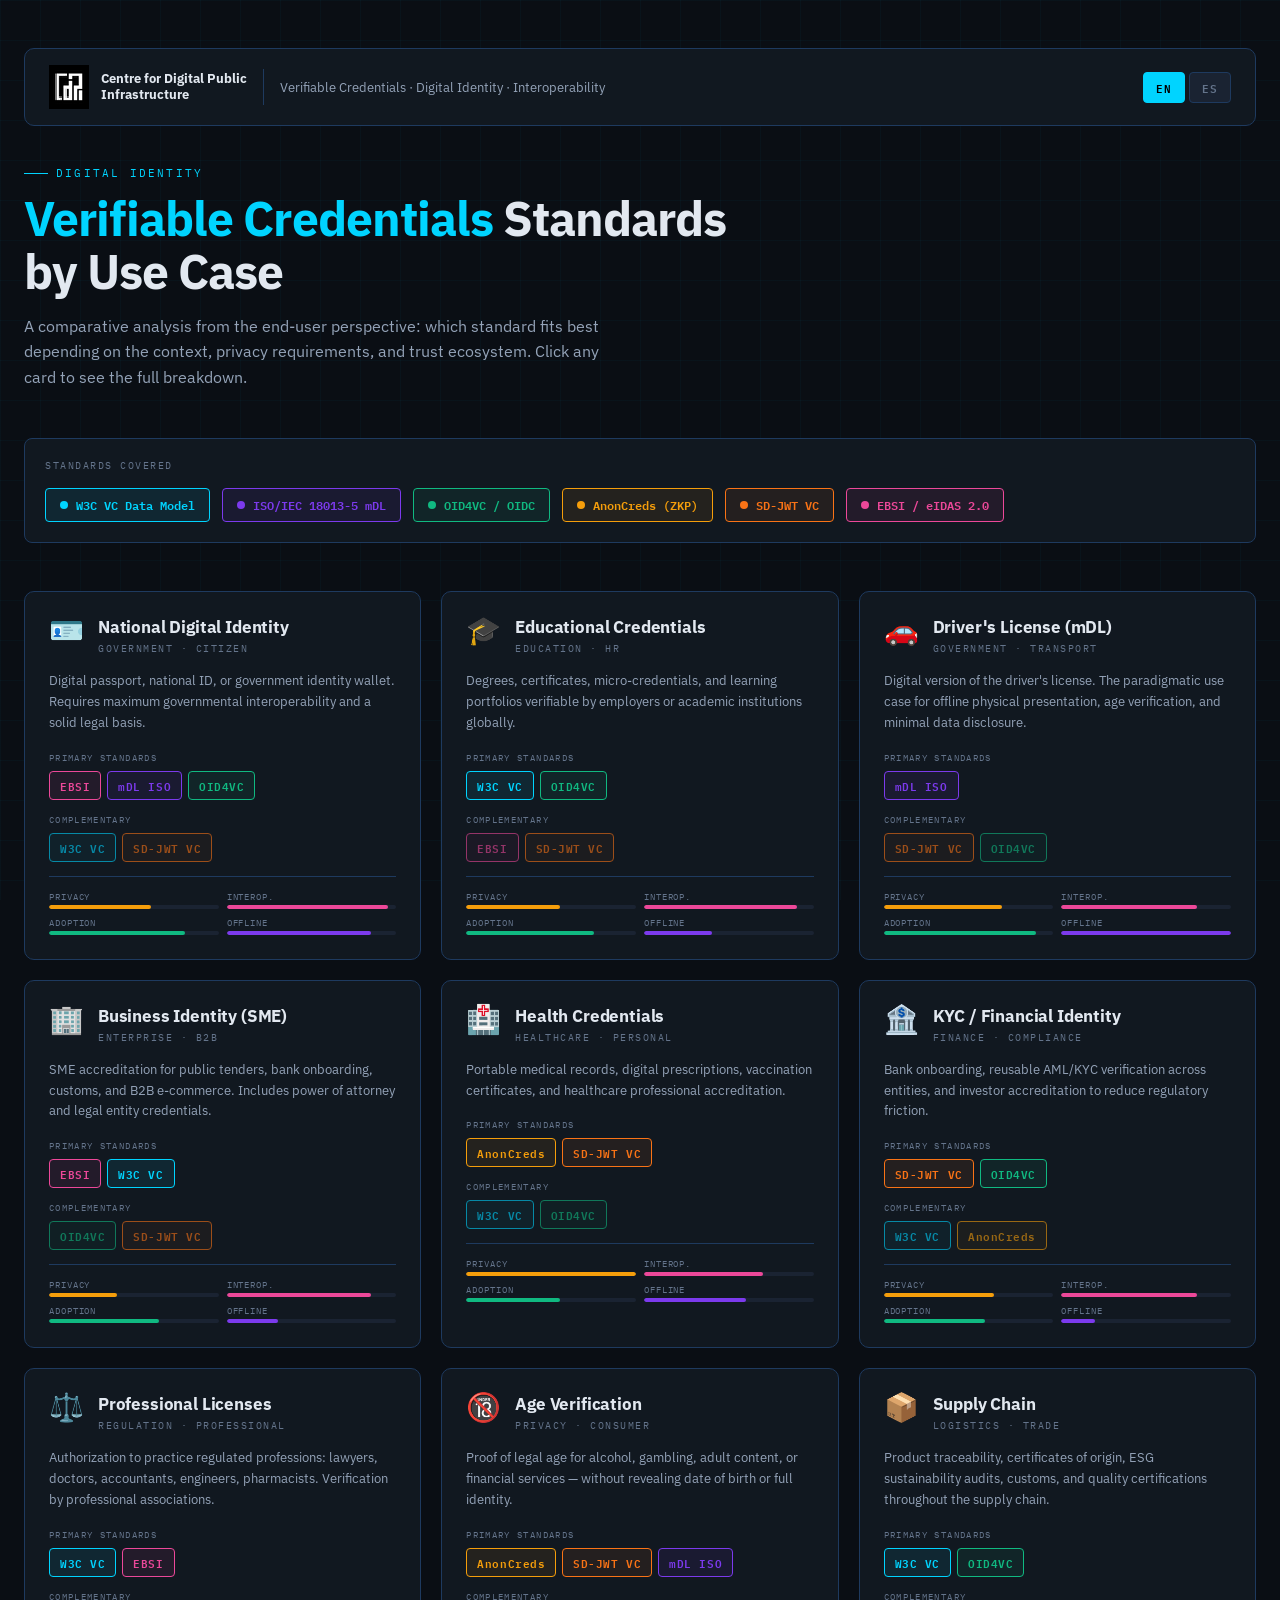
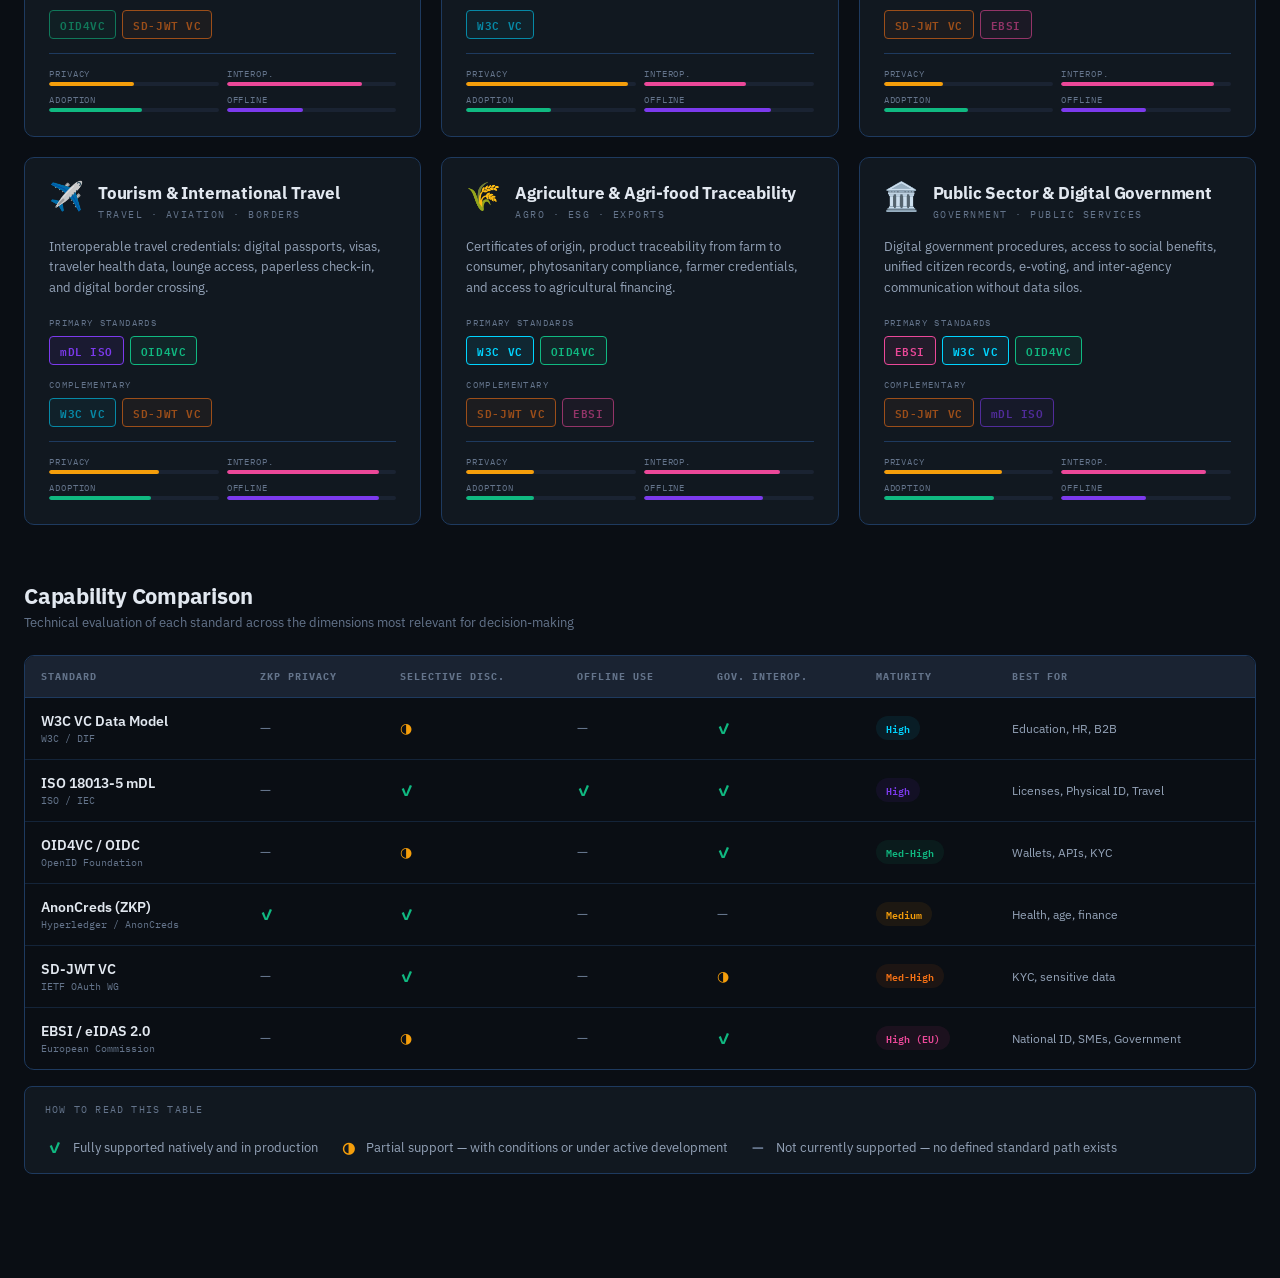
==== index.html @ 3234100b "init" ====
<!DOCTYPE html>
<html lang="es">
<head>
<meta charset="UTF-8">
<meta name="viewport" content="width=device-width, initial-scale=1.0">
<title>Estándares de Credenciales Verificables por Caso de Uso</title>
<link href="https://fonts.googleapis.com/css2?family=IBM+Plex+Mono:wght@400;600&family=IBM+Plex+Sans:wght@300;400;600;700&display=swap" rel="stylesheet">
<link rel="stylesheet" href="styles.css">
</head>
<body>
<div class="overlay" id="overlay" onclick="closePanel()"></div>
<div class="detail-panel" id="detailPanel">
  <button class="panel-close" onclick="closePanel()">✕</button>
  <div class="panel-content" id="panelContent"></div>
</div>

<div class="container">

  <div class="logo-bar">
    <div style="display:flex;align-items:center;gap:12px;">
      <img src="[data-uri]" style="height:44px;image-rendering:pixelated;" alt="CDPI Logo">
      <div><div style="font-size:13px;font-weight:700;color:#e2e8f0;font-family:'IBM Plex Sans',sans-serif;line-height:1.2;">Centre for Digital Public<br>Infrastructure</div></div>
    </div>
    <div class="logo-divider"></div>
    <span class="logo-tagline" data-i18n="tagline"></span>
    <div class="lang-switcher">
      <button class="lang-btn" data-lang="en" onclick="setLanguage('en')">EN</button>
      <button class="lang-btn active" data-lang="es" onclick="setLanguage('es')">ES</button> 
    </div>
  </div>

  <header>
    <div class="eyebrow" data-i18n="eyebrow"></div>
    <h1 data-i18n-html="h1"></h1>
    <p class="subtitle" data-i18n="subtitle"></p>
  </header>

  <div class="legend">
    <div class="legend-title" data-i18n="legendTitle"></div>
    <div class="legend-item c-w3c"><div class="legend-dot dot-w3c"></div>W3C VC Data Model</div>
    <div class="legend-item c-mdoc"><div class="legend-dot dot-mdoc"></div>ISO/IEC 18013-5 mDL</div>
    <div class="legend-item c-oidc"><div class="legend-dot dot-oidc"></div>OID4VC / OIDC</div>
    <div class="legend-item c-anoncred"><div class="legend-dot dot-anoncred"></div>AnonCreds (ZKP)</div>
    <div class="legend-item c-sd-jwt"><div class="legend-dot dot-sd-jwt"></div>SD-JWT VC</div>
    <div class="legend-item c-ebsi"><div class="legend-dot dot-ebsi"></div>EBSI / eIDAS 2.0</div>
  </div>

  <div class="grid" id="cardsGrid"></div>

  <div class="table-section">
    <div class="section-header">
      <div class="section-title" data-i18n="sectionTitle"></div>
      <div class="section-sub" data-i18n="sectionSub"></div>
    </div>
    <div class="table-wrap">
      <table>
        <thead>
          <tr>
            <th data-i18n="thStandard"></th>
            <th data-i18n="thZKP"></th>
            <th data-i18n="thSD"></th>
            <th data-i18n="thOffline"></th>
            <th data-i18n="thGov"></th>
            <th data-i18n="thMaturity"></th>
            <th data-i18n="thBest"></th>
          </tr>
        </thead>
        <tbody id="compTable"></tbody>
      </table>
    </div>
    <div class="table-legend">
      <div class="table-legend-title" data-i18n="tableLegendTitle"></div>
      <div class="tl-item"><span class="tl-sym check">✓</span><span data-i18n="tlCheck"></span></div>
      <div class="tl-item"><span class="tl-sym partial">◑</span><span data-i18n="tlPartial"></span></div>
      <div class="tl-item"><span class="tl-sym cross">—</span><span data-i18n="tlCross"></span></div>
    </div>
  </div>
</div>

<script src="app.js"></script>
</body>
</html>
---- styles.css ----
:root {
  --bg: #0a0e14; --surface: #111820; --surface2: #1a2332;
  --border: #1e3a5f; --accent: #00d4ff; --accent2: #7c3aed;
  --accent3: #10b981; --accent4: #f59e0b; --accent5: #ef4444;
  --text: #e2e8f0; --text-muted: #64748b; --text-dim: #94a3b8;
}
* { margin:0; padding:0; box-sizing:border-box; }
body { background:var(--bg); color:var(--text); font-family:'IBM Plex Sans',sans-serif; min-height:100vh; overflow-x:hidden; }
body::before { content:''; position:fixed; inset:0;
  background-image: linear-gradient(rgba(0,212,255,0.03) 1px,transparent 1px), linear-gradient(90deg,rgba(0,212,255,0.03) 1px,transparent 1px);
  background-size:40px 40px; pointer-events:none; z-index:0; }
.container { max-width:1400px; margin:0 auto; padding:48px 24px; position:relative; z-index:1; }

/* ── Logo bar ─────────────────────────────────────────────────── */
.logo-bar {
  display:flex; align-items:center; gap:16px;
  padding:16px 24px; margin-bottom:40px;
  background:var(--surface); border:1px solid var(--border); border-radius:10px;
}
.logo-bar img { height:44px; max-width:180px; object-fit:contain; }
.logo-bar .logo-placeholder {
  height:44px; min-width:140px; display:flex; align-items:center; justify-content:center;
  border:1px dashed var(--border); border-radius:6px; padding:0 16px;
  font-family:'IBM Plex Mono',monospace; font-size:11px; color:var(--text-muted);
  letter-spacing:0.1em; text-transform:uppercase;
}
.logo-bar .logo-divider { width:1px; height:36px; background:var(--border); }
.logo-bar .logo-tagline { font-size:13px; color:var(--text-dim); }

/* ── Lang switcher ────────────────────────────────────────────── */
.lang-switcher { margin-left:auto; display:flex; gap:4px; }
.lang-btn {
  background:var(--surface2); border:1px solid var(--border); border-radius:4px;
  color:var(--text-muted); font-family:'IBM Plex Mono',monospace; font-size:11px;
  font-weight:600; padding:5px 12px; cursor:pointer; transition:all 0.2s; letter-spacing:0.08em;
}
.lang-btn:hover { border-color:var(--accent); color:var(--accent); }
.lang-btn.active { background:var(--accent); border-color:var(--accent); color:#000; }

/* ── Header ───────────────────────────────────────────────────── */
header { margin-bottom:48px; }
.eyebrow { font-family:'IBM Plex Mono',monospace; font-size:11px; letter-spacing:0.2em; color:var(--accent); text-transform:uppercase; margin-bottom:12px; display:flex; align-items:center; gap:8px; }
.eyebrow::before { content:''; width:24px; height:1px; background:var(--accent); }
h1 { font-size:clamp(28px,4vw,48px); font-weight:700; line-height:1.1; letter-spacing:-0.02em; margin-bottom:16px; }
h1 span { color:var(--accent); }
.subtitle { color:var(--text-dim); font-size:16px; max-width:600px; line-height:1.6; }

/* ── Legend ───────────────────────────────────────────────────── */
.legend { display:flex; flex-wrap:wrap; gap:12px; margin-bottom:48px; padding:20px; background:var(--surface); border:1px solid var(--border); border-radius:8px; }
.legend-title { width:100%; font-family:'IBM Plex Mono',monospace; font-size:10px; letter-spacing:0.15em; color:var(--text-muted); text-transform:uppercase; margin-bottom:4px; }
.legend-item { display:flex; align-items:center; gap:8px; padding:6px 14px; border-radius:4px; border:1px solid; font-family:'IBM Plex Mono',monospace; font-size:12px; font-weight:600; cursor:pointer; transition:all 0.2s; }
.legend-item:hover { filter:brightness(1.3); transform:translateY(-1px); }
.legend-dot { width:8px; height:8px; border-radius:50%; }

/* ── Cards ────────────────────────────────────────────────────── */
.grid { display:grid; grid-template-columns:repeat(auto-fill,minmax(360px,1fr)); gap:20px; margin-bottom:56px; }
.card { background:var(--surface); border:1px solid var(--border); border-radius:10px; padding:24px; position:relative; overflow:hidden; transition:all 0.3s; cursor:pointer; }
.card:hover { border-color:var(--accent); transform:translateY(-3px); box-shadow:0 12px 40px rgba(0,212,255,0.08); }
.card-header { display:flex; align-items:flex-start; gap:14px; margin-bottom:16px; }
.card-icon { font-size:28px; line-height:1; flex-shrink:0; }
.card-title { font-size:17px; font-weight:700; margin-bottom:4px; letter-spacing:-0.01em; }
.card-category { font-family:'IBM Plex Mono',monospace; font-size:10px; letter-spacing:0.15em; color:var(--text-muted); text-transform:uppercase; }
.card-description { font-size:13px; color:var(--text-dim); line-height:1.6; margin-bottom:18px; }
.standards-section { margin-bottom:14px; }
.standards-label { font-family:'IBM Plex Mono',monospace; font-size:9px; letter-spacing:0.15em; color:var(--text-muted); text-transform:uppercase; margin-bottom:8px; }
.tags { display:flex; flex-wrap:wrap; gap:6px; }
.tag { font-family:'IBM Plex Mono',monospace; font-size:11px; font-weight:600; padding:4px 10px; border-radius:4px; border:1px solid; letter-spacing:0.05em; }
.tag.secondary { opacity:0.6; }
.factors { display:grid; grid-template-columns:1fr 1fr; gap:8px; margin-top:14px; padding-top:14px; border-top:1px solid var(--border); }
.factor { display:flex; flex-direction:column; gap:3px; }
.factor-label { font-family:'IBM Plex Mono',monospace; font-size:9px; letter-spacing:0.1em; color:var(--text-muted); text-transform:uppercase; }
.factor-bar { height:4px; background:var(--surface2); border-radius:2px; overflow:hidden; }
.factor-fill { height:100%; border-radius:2px; transition:width 1s ease; }

/* ── Comparison table ─────────────────────────────────────────── */
.table-section { margin-bottom:56px; }
.section-header { margin-bottom:24px; }
.section-title { font-size:22px; font-weight:700; letter-spacing:-0.01em; margin-bottom:4px; }
.section-sub { color:var(--text-muted); font-size:13px; }
.table-wrap { overflow-x:auto; border:1px solid var(--border); border-radius:10px; }
table { width:100%; border-collapse:collapse; font-size:13px; }
thead { background:var(--surface2); }
th { padding:14px 16px; text-align:left; font-family:'IBM Plex Mono',monospace; font-size:10px; letter-spacing:0.1em; color:var(--text-muted); text-transform:uppercase; white-space:nowrap; border-bottom:1px solid var(--border); }
th:first-child { min-width:160px; }
td { padding:14px 16px; border-bottom:1px solid rgba(30,58,95,0.5); vertical-align:middle; }
tr:last-child td { border-bottom:none; }
tr:hover td { background:rgba(0,212,255,0.02); }
.std-name { font-weight:600; font-size:14px; }
.std-org { font-family:'IBM Plex Mono',monospace; font-size:10px; color:var(--text-muted); margin-top:2px; }
.check { color:var(--accent3); font-size:15px; font-weight:700; }
.partial { color:var(--accent4); font-size:14px; }
.cross { color:var(--text-muted); font-size:14px; }
.pill { display:inline-block; padding:3px 10px; border-radius:20px; font-family:'IBM Plex Mono',monospace; font-size:10px; font-weight:600; }

/* ── Table legend ─────────────────────────────────────────────── */
.table-legend {
  margin-top:16px; padding:16px 20px;
  background:var(--surface); border:1px solid var(--border); border-radius:8px;
  display:flex; flex-wrap:wrap; gap:20px; align-items:center;
}
.table-legend-title { font-family:'IBM Plex Mono',monospace; font-size:10px; letter-spacing:0.12em; color:var(--text-muted); text-transform:uppercase; width:100%; margin-bottom:2px; }
.tl-item { display:flex; align-items:center; gap:8px; font-size:13px; color:var(--text-dim); }
.tl-sym { font-size:15px; font-weight:700; min-width:20px; text-align:center; }

/* ── Detail panel ─────────────────────────────────────────────── */
.detail-panel { display:none; position:fixed; right:0; top:0; bottom:0; width:min(500px,100vw); background:var(--surface); border-left:1px solid var(--border); z-index:100; overflow-y:auto; padding:32px; box-shadow:-20px 0 60px rgba(0,0,0,0.5); animation:slideIn 0.3s ease; }
@keyframes slideIn { from{transform:translateX(100%)} to{transform:translateX(0)} }
.panel-close { position:absolute; top:16px; right:16px; width:32px; height:32px; background:var(--surface2); border:1px solid var(--border); border-radius:4px; color:var(--text); font-size:18px; cursor:pointer; display:flex; align-items:center; justify-content:center; transition:all 0.2s; }
.panel-close:hover { background:var(--accent5); border-color:var(--accent5); }
.panel-content h2 { font-size:24px; font-weight:700; margin-bottom:6px; margin-top:24px; }
.panel-content .desc { color:var(--text-dim); font-size:14px; line-height:1.7; margin-bottom:20px; }
.panel-std-block { background:var(--surface2); border:1px solid var(--border); border-radius:8px; padding:16px; margin-bottom:12px; }
.panel-std-name { font-weight:700; font-size:14px; margin-bottom:4px; display:flex; align-items:center; gap:8px; }
.panel-std-why { font-size:13px; color:var(--text-dim); line-height:1.6; }
.reqs { margin-top:20px; }
.req-item { display:flex; align-items:flex-start; gap:10px; padding:10px 0; border-bottom:1px solid rgba(30,58,95,0.5); font-size:13px; }
.req-item:last-child { border-bottom:none; }
.req-icon { flex-shrink:0; font-size:14px; }
.req-text { color:var(--text-dim); line-height:1.5; }
.req-text strong { color:var(--text); }

/* ── Colors ───────────────────────────────────────────────────── */
.c-w3c    { color:#00d4ff; border-color:#00d4ff; background:rgba(0,212,255,0.08); }
.c-mdoc   { color:#7c3aed; border-color:#7c3aed; background:rgba(124,58,237,0.08); }
.c-oidc   { color:#10b981; border-color:#10b981; background:rgba(16,185,129,0.08); }
.c-anoncred { color:#f59e0b; border-color:#f59e0b; background:rgba(245,158,11,0.08); }
.c-sd-jwt { color:#f97316; border-color:#f97316; background:rgba(249,115,22,0.08); }
.c-ebsi   { color:#ec4899; border-color:#ec4899; background:rgba(236,72,153,0.08); }
.dot-w3c{background:#00d4ff} .dot-mdoc{background:#7c3aed} .dot-oidc{background:#10b981}
.dot-anoncred{background:#f59e0b} .dot-sd-jwt{background:#f97316} .dot-ebsi{background:#ec4899}
.bar-privacy{background:#f59e0b} .bar-interop{background:#ec4899} .bar-oidc{background:#10b981} .bar-mdoc{background:#7c3aed}

.overlay { display:none; position:fixed; inset:0; background:rgba(0,0,0,0.5); z-index:99; }
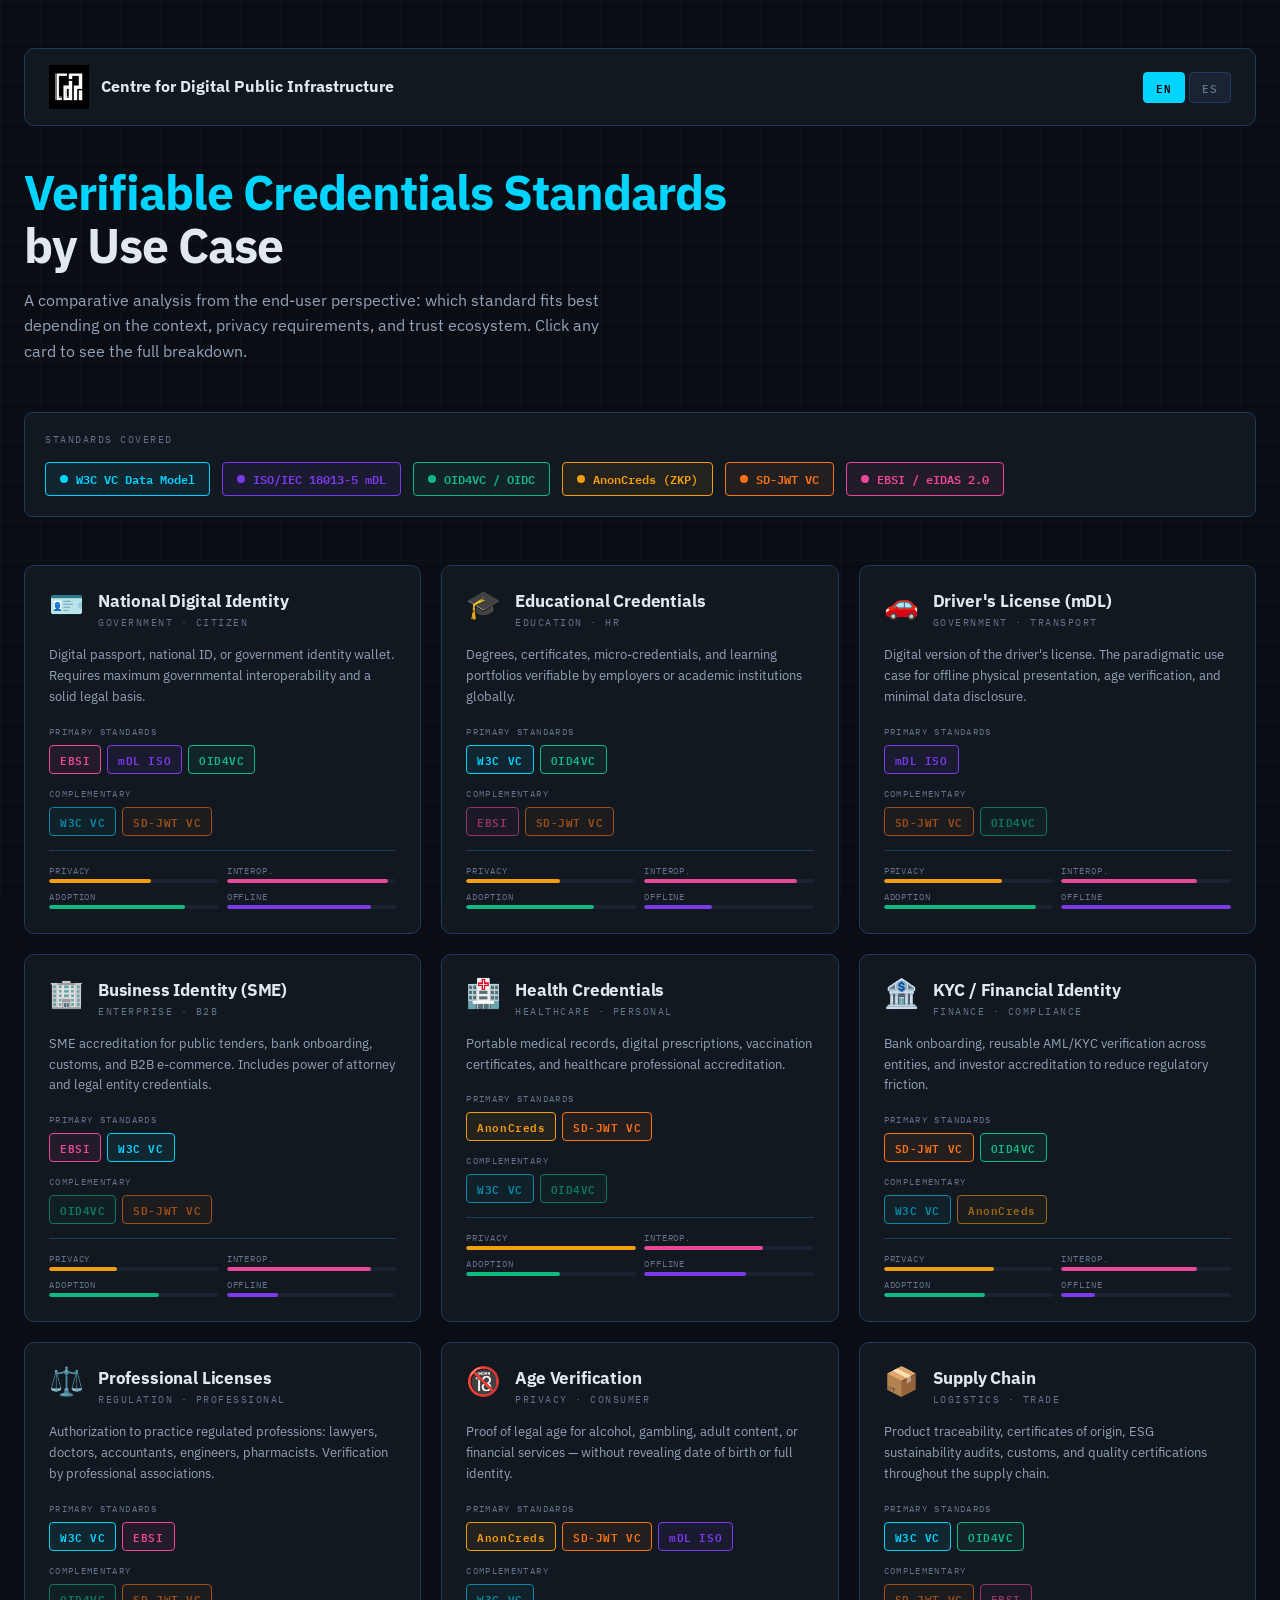
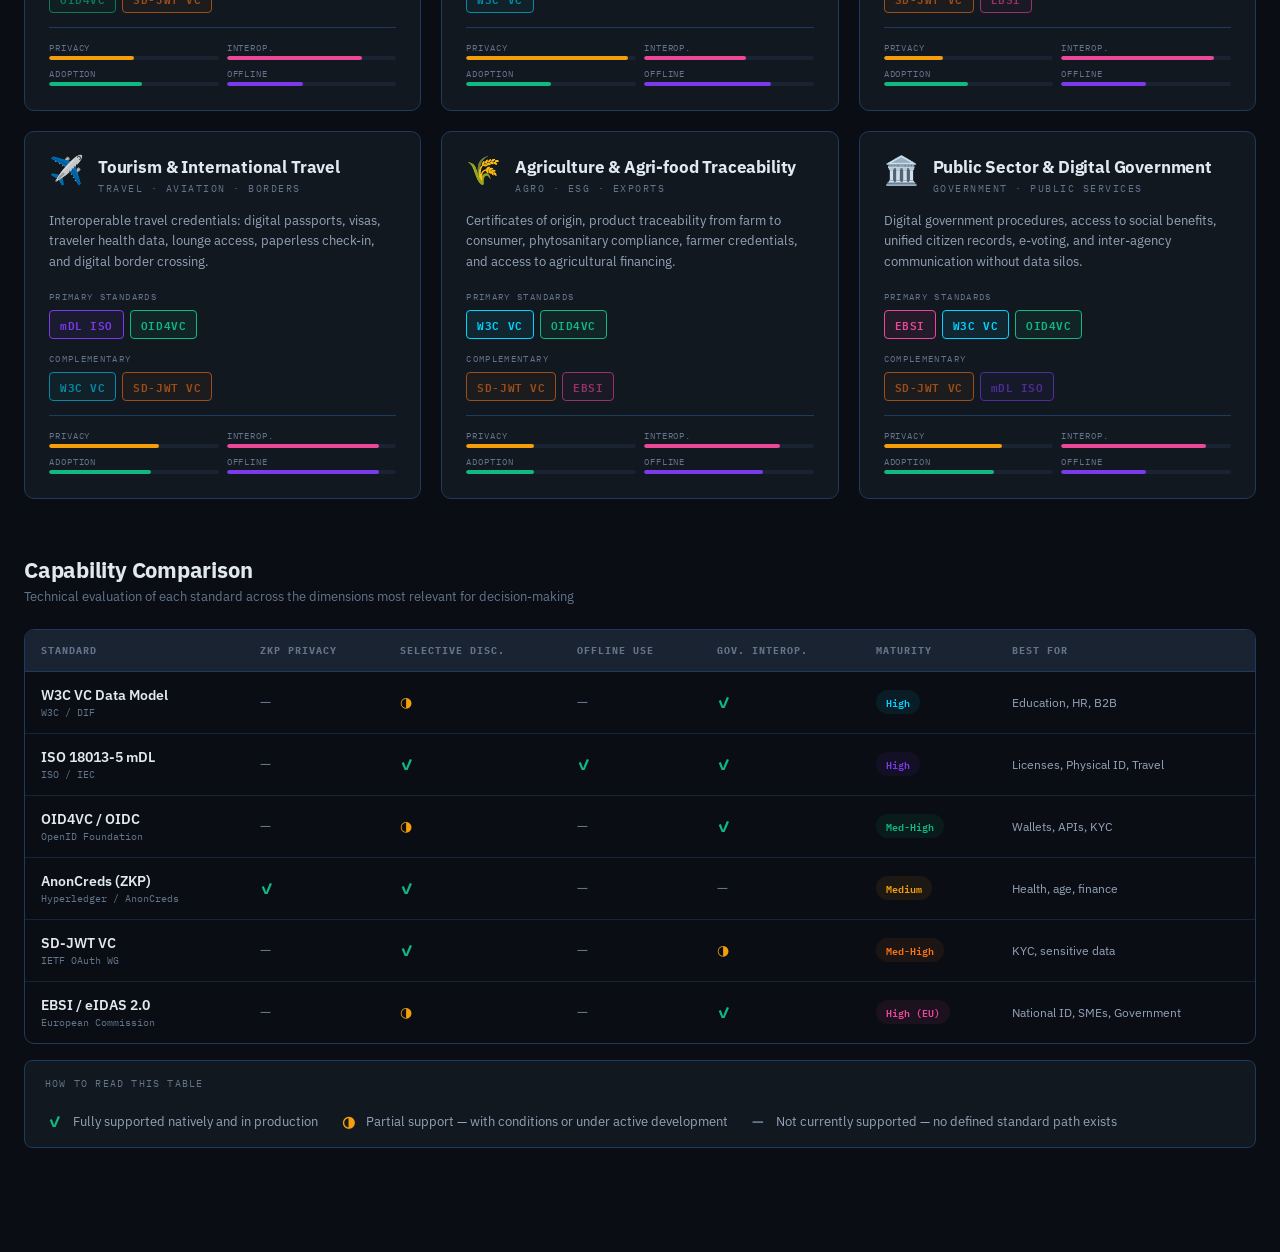
==== commit fe63711e: "new changes" ====
--- a/index.html
+++ b/index.html
@@ -19,10 +19,8 @@
   <div class="logo-bar">
     <div style="display:flex;align-items:center;gap:12px;">
       <img src="[data-uri]" style="height:44px;image-rendering:pixelated;" alt="CDPI Logo">
-      <div><div style="font-size:13px;font-weight:700;color:#e2e8f0;font-family:'IBM Plex Sans',sans-serif;line-height:1.2;">Centre for Digital Public<br>Infrastructure</div></div>
+      <div><div style="font-size:16px;font-weight:700;color:#e2e8f0;font-family:'IBM Plex Sans',sans-serif;line-height:1.2;">Centre for Digital Public Infrastructure</div></div>
     </div>
-    <div class="logo-divider"></div>
-    <span class="logo-tagline" data-i18n="tagline"></span>
     <div class="lang-switcher">
       <button class="lang-btn" data-lang="en" onclick="setLanguage('en')">EN</button>
       <button class="lang-btn active" data-lang="es" onclick="setLanguage('es')">ES</button> 
@@ -30,7 +28,6 @@
   </div>
 
   <header>
-    <div class="eyebrow" data-i18n="eyebrow"></div>
     <h1 data-i18n-html="h1"></h1>
     <p class="subtitle" data-i18n="subtitle"></p>
   </header>
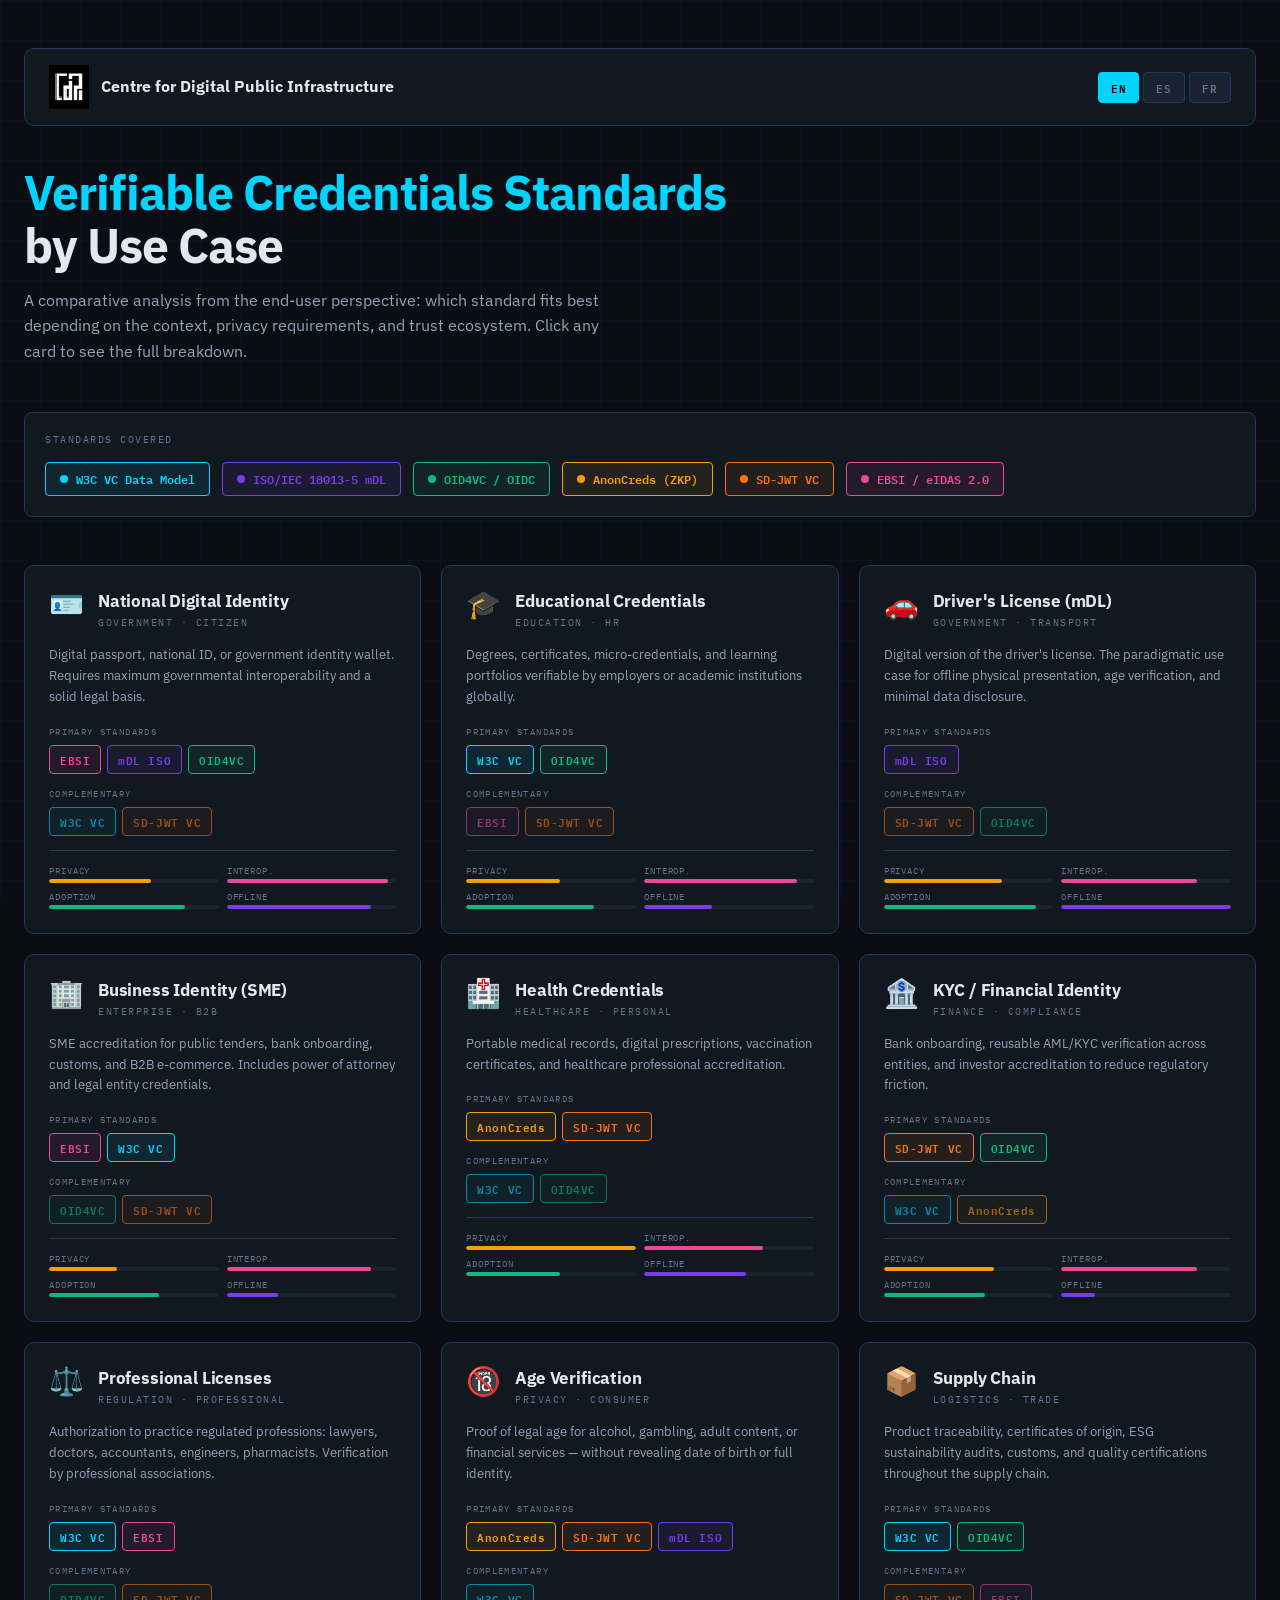
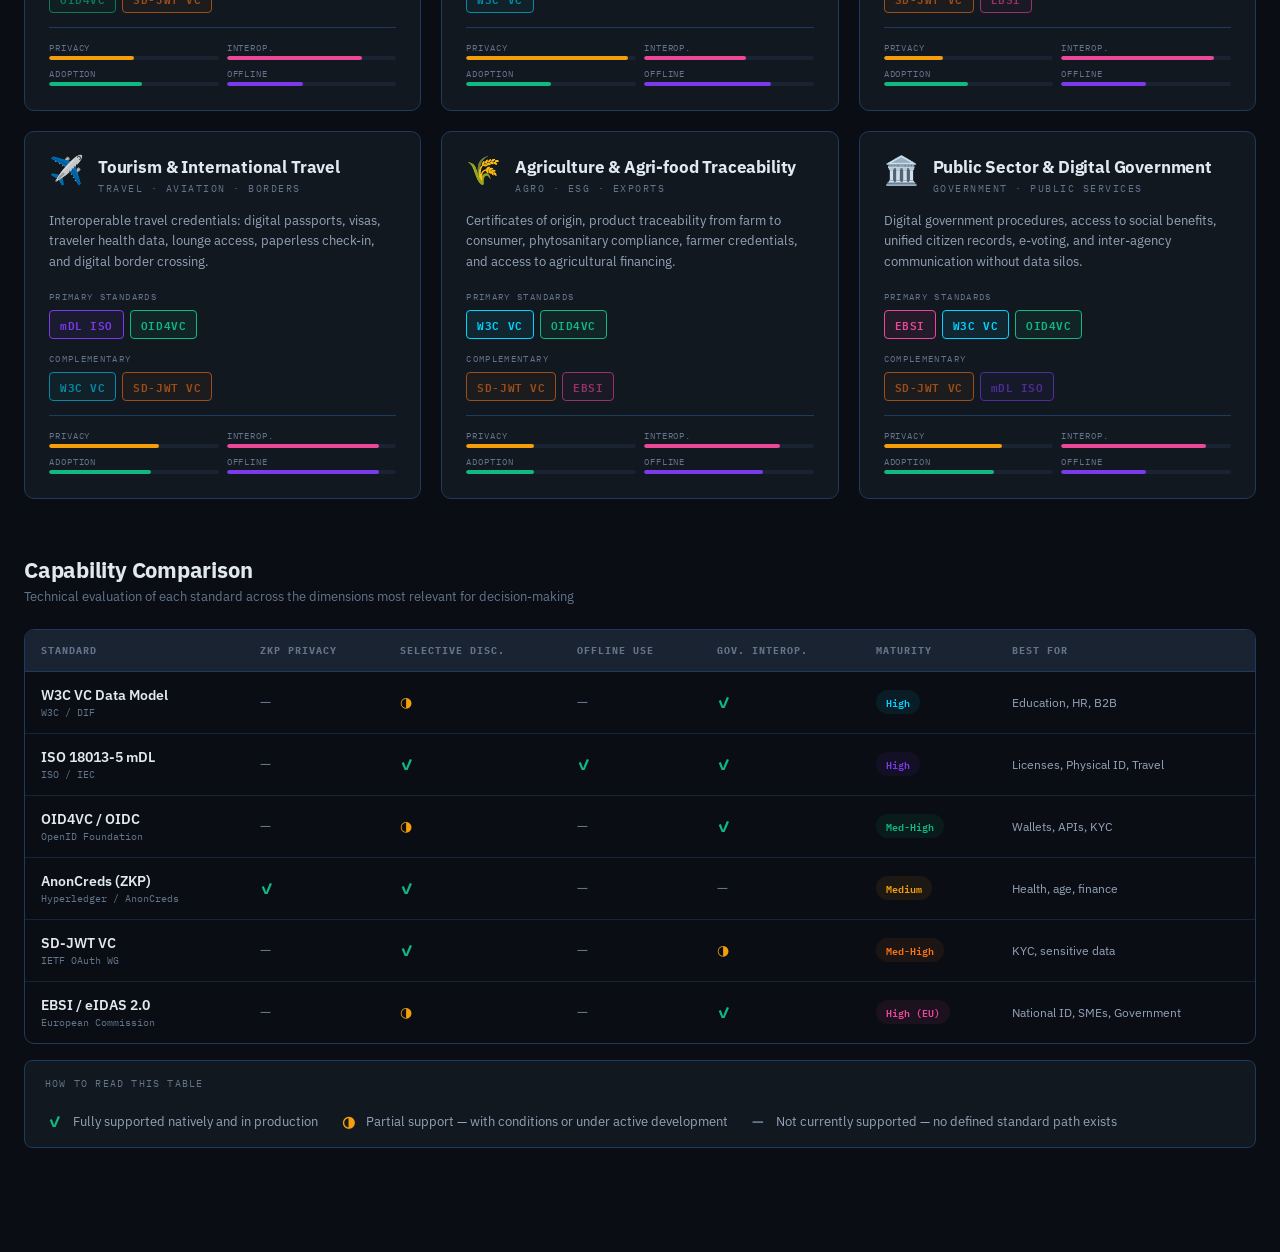
==== commit 8502298a: "data format examples" ====
--- a/index.html
+++ b/index.html
@@ -23,7 +23,8 @@
     </div>
     <div class="lang-switcher">
       <button class="lang-btn" data-lang="en" onclick="setLanguage('en')">EN</button>
-      <button class="lang-btn active" data-lang="es" onclick="setLanguage('es')">ES</button> 
+      <button class="lang-btn active" data-lang="es" onclick="setLanguage('es')">ES</button>
+      <button class="lang-btn" data-lang="fr" onclick="setLanguage('fr')">FR</button> 
     </div>
   </div>
 
--- a/styles.css
+++ b/styles.css
@@ -131,3 +131,15 @@
 .bar-privacy{background:#f59e0b} .bar-interop{background:#ec4899} .bar-oidc{background:#10b981} .bar-mdoc{background:#7c3aed}
 
 .overlay { display:none; position:fixed; inset:0; background:rgba(0,0,0,0.5); z-index:99; }
+
+/* ── Code example block ───────────────────────────────────────── */
+.code-example-section { margin-top:24px; border-top:1px solid var(--border); padding-top:20px; }
+.code-format-label { font-family:'IBM Plex Mono',monospace; font-size:11px; color:var(--accent); letter-spacing:0.08em; margin-bottom:8px; }
+.code-block {
+  background:#0d1117; border:1px solid var(--border); border-radius:6px;
+  padding:14px 16px; overflow-x:auto; margin-bottom:10px;
+  font-family:'IBM Plex Mono',monospace; font-size:11.5px; line-height:1.65;
+  color:#c9d1d9; white-space:pre;
+}
+.code-block code { font-family:inherit; }
+.code-note { font-size:12px; color:var(--text-muted); line-height:1.55; font-style:italic; }
